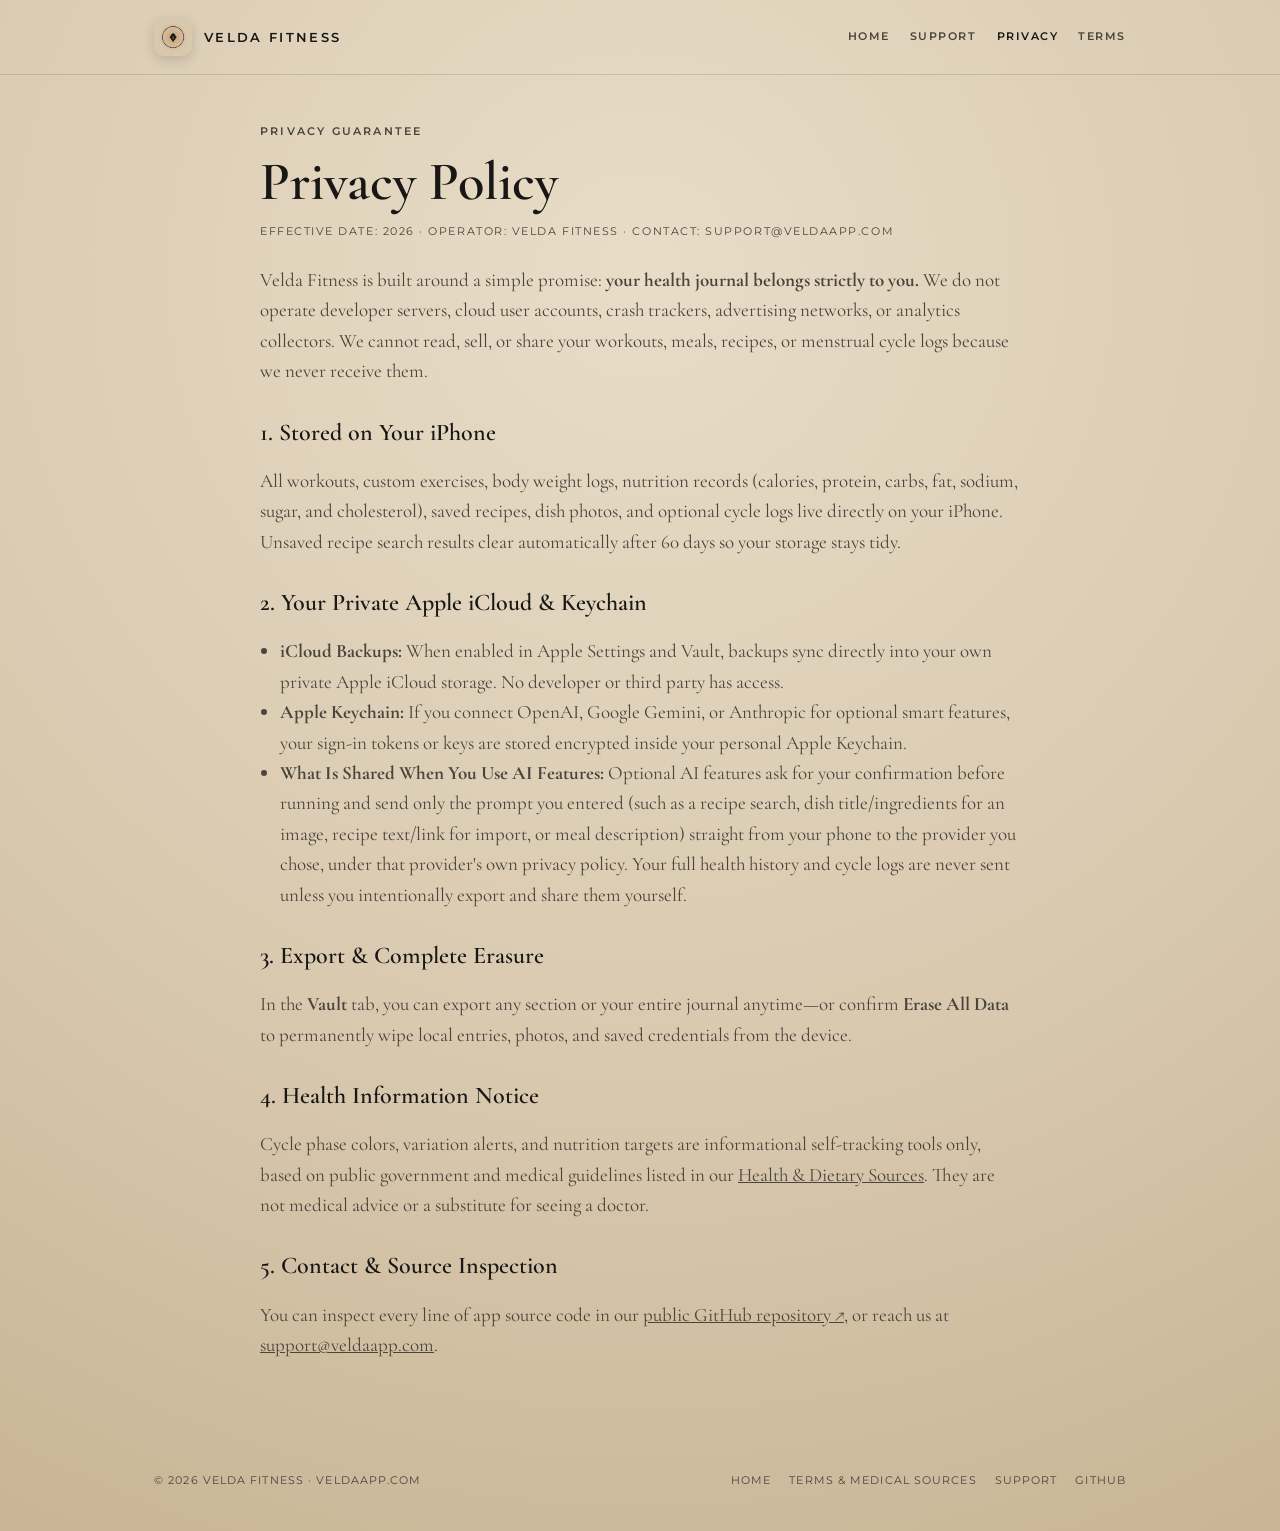
==== website/privacy.html @ bbc048be "Initial public release of Velda Fitness (v1.0 build 3)" ====
<!DOCTYPE html>
<html lang="en">
<head>
  <meta charset="UTF-8" />
  <meta name="viewport" content="width=device-width, initial-scale=1.0" />
  <title>Privacy Policy — Velda Fitness</title>
  <meta name="description" content="How Velda Fitness handles your data—100% stored on your device and your own Apple iCloud, with zero company servers, zero analytics, and zero ads." />
  <link rel="icon" type="image/png" href="assets/velda-icon.png" />
  <link rel="preconnect" href="https://fonts.googleapis.com" />
  <link rel="preconnect" href="https://fonts.gstatic.com" crossorigin />
  <link href="https://fonts.googleapis.com/css2?family=Cormorant+Garamond:ital,wght@0,500;0,600;0,700;1,500&family=Montserrat:wght@500;600&display=swap" rel="stylesheet" />
  <link rel="stylesheet" href="styles.css" />
</head>
<body>
  <header class="site-header">
    <div class="container nav-inner">
      <a class="brand" href="index.html">
        <img src="assets/velda-icon.png" alt="Velda Fitness icon" />
        <span class="brand-name">Velda Fitness</span>
      </a>
      <nav class="nav-links" aria-label="Main navigation">
        <a href="index.html">Home</a>
        <a href="support.html">Support</a>
        <a class="active" href="privacy.html">Privacy</a>
        <a href="terms.html">Terms</a>
      </nav>
    </div>
  </header>

  <main class="container prose">
    <p class="eyebrow">Privacy Guarantee</p>
    <h1>Privacy Policy</h1>
    <p class="meta-line">Effective Date: 2026 · Operator: Velda Fitness · Contact: support@veldaapp.com</p>

    <p>
      Velda Fitness is built around a simple promise: <strong>your health journal belongs strictly to you.</strong>
      We do not operate developer servers, cloud user accounts, crash trackers, advertising networks, or analytics
      collectors. We cannot read, sell, or share your workouts, meals, recipes, or menstrual cycle logs because we
      never receive them.
    </p>

    <h2>1. Stored on Your iPhone</h2>
    <p>
      All workouts, custom exercises, body weight logs, nutrition records (calories, protein, carbs, fat, sodium, sugar,
      and cholesterol), saved recipes, dish photos, and optional cycle logs live directly on your iPhone. Unsaved
      recipe search results clear automatically after 60 days so your storage stays tidy.
    </p>

    <h2>2. Your Private Apple iCloud &amp; Keychain</h2>
    <ul>
      <li><strong>iCloud Backups:</strong> When enabled in Apple Settings and Vault, backups sync directly into your own private Apple iCloud storage. No developer or third party has access.</li>
      <li><strong>Apple Keychain:</strong> If you connect OpenAI, Google Gemini, or Anthropic for optional smart features, your sign-in tokens or keys are stored encrypted inside your personal Apple Keychain.</li>
      <li><strong>What Is Shared When You Use AI Features:</strong> Optional AI features ask for your confirmation before running and send only the prompt you entered (such as a recipe search, dish title/ingredients for an image, recipe text/link for import, or meal description) straight from your phone to the provider you chose, under that provider's own privacy policy. Your full health history and cycle logs are never sent unless you intentionally export and share them yourself.</li>
    </ul>

    <h2>3. Export &amp; Complete Erasure</h2>
    <p>
      In the <strong>Vault</strong> tab, you can export any section or your entire journal anytime—or confirm
      <strong>Erase All Data</strong> to permanently wipe local entries, photos, and saved credentials from the device.
    </p>

    <h2>4. Health Information Notice</h2>
    <p>
      Cycle phase colors, variation alerts, and nutrition targets are informational self-tracking tools only, based on
      public government and medical guidelines listed in our <a href="terms.html#health-sources">Health &amp; Dietary Sources</a>.
      They are not medical advice or a substitute for seeing a doctor.
    </p>

    <h2>5. Contact &amp; Source Inspection</h2>
    <p>
      You can inspect every line of app source code in our
      <a href="https://github.com/Kest0216/velda-fitness" target="_blank" rel="noopener noreferrer">public GitHub repository ↗</a>,
      or reach us at <a href="mailto:support@veldaapp.com">support@veldaapp.com</a>.
    </p>
  </main>

  <footer class="site-footer">
    <div class="container footer-inner">
      <span>© 2026 Velda Fitness · veldaapp.com</span>
      <div class="footer-links">
        <a href="index.html">Home</a>
        <a href="terms.html">Terms &amp; Medical Sources</a>
        <a href="support.html">Support</a>
        <a href="https://github.com/Kest0216/velda-fitness" target="_blank" rel="noopener noreferrer">GitHub</a>
      </div>
    </div>
  </footer>
</body>
</html>
---- website/styles.css ----
:root {
  --parchment-base: #d8c8ae;
  --parchment-light: #e2d4bc;
  --parchment-card: #ebe0cc;
  --ink-primary: #191715;
  --ink-secondary: #4a443d;
  --warm-amber: #bf7030;
  --warm-terracotta: #b25620;
  --verified-sage: #367847;
  --rule-hairline: rgba(25, 23, 21, 0.14);
  --shadow-warm: 0 14px 36px rgba(25, 23, 21, 0.08);
  --font-serif: 'Cormorant Garamond', Baskerville, Georgia, serif;
  --font-sans: 'Montserrat', -apple-system, BlinkMacSystemFont, 'Segoe UI', sans-serif;
}

* {
  box-sizing: border-box;
}

html {
  scroll-behavior: smooth;
}

body {
  margin: 0;
  color: var(--ink-primary);
  background:
    radial-gradient(circle at 50% 18%, rgba(235, 224, 204, 0.85) 0%, rgba(216, 200, 174, 0.96) 58%, #c9b595 100%);
  background-color: var(--parchment-base);
  font-family: var(--font-serif);
  font-size: 19px;
  line-height: 1.6;
  min-height: 100vh;
}

a {
  color: inherit;
}

.container {
  max-width: 1020px;
  margin: 0 auto;
  padding: 0 24px;
}

/* Header */
.site-header {
  border-bottom: 1px solid var(--rule-hairline);
  padding: 18px 0;
}

.nav-inner {
  display: flex;
  align-items: center;
  justify-content: space-between;
  gap: 16px;
  flex-wrap: wrap;
}

.brand {
  display: inline-flex;
  align-items: center;
  gap: 12px;
  text-decoration: none;
}

.brand img {
  width: 38px;
  height: 38px;
  border-radius: 10px;
  box-shadow: 0 4px 12px rgba(25, 23, 21, 0.16);
}

.brand-name {
  font-family: var(--font-sans);
  font-size: 13px;
  font-weight: 600;
  letter-spacing: 0.18em;
  text-transform: uppercase;
}

.nav-links {
  display: flex;
  align-items: center;
  gap: 20px;
  flex-wrap: wrap;
}

.nav-links a {
  font-family: var(--font-sans);
  font-size: 11px;
  font-weight: 600;
  letter-spacing: 0.14em;
  text-transform: uppercase;
  text-decoration: none;
  color: var(--ink-secondary);
  transition: color 0.16s ease;
}

.nav-links a:hover,
.nav-links a.active {
  color: var(--ink-primary);
}

/* Buttons */
.btn {
  display: inline-flex;
  align-items: center;
  justify-content: center;
  gap: 8px;
  padding: 11px 18px;
  border-radius: 10px;
  font-family: var(--font-sans);
  font-size: 11px;
  font-weight: 600;
  letter-spacing: 0.12em;
  text-transform: uppercase;
  text-decoration: none;
  border: 1px solid rgba(25, 23, 21, 0.15);
  transition: transform 0.14s ease, box-shadow 0.14s ease, background 0.14s ease;
}

.btn:hover {
  transform: translateY(-1px);
}

.btn-primary {
  background: linear-gradient(135deg, rgba(178, 86, 32, 0.28), rgba(191, 112, 48, 0.14));
  color: var(--ink-primary);
  border-color: rgba(178, 86, 32, 0.4);
}

.btn-ghost {
  background: rgba(25, 23, 21, 0.04);
  color: var(--ink-primary);
}

/* Hero */
.hero {
  padding: 64px 0 46px;
  border-bottom: 1px solid var(--rule-hairline);
}

.hero-grid {
  display: grid;
  grid-template-columns: 1.35fr 0.65fr;
  gap: 36px;
  align-items: center;
}

.eyebrow {
  font-family: var(--font-sans);
  font-size: 11px;
  font-weight: 600;
  letter-spacing: 0.2em;
  text-transform: uppercase;
  color: var(--ink-secondary);
  margin: 0 0 12px;
}

h1 {
  font-family: var(--font-serif);
  font-size: clamp(2.3rem, 4.4vw, 3.4rem);
  font-weight: 600;
  line-height: 1.1;
  margin: 0 0 16px;
}

h2 {
  font-family: var(--font-serif);
  font-size: clamp(1.65rem, 2.8vw, 2.2rem);
  font-weight: 600;
  line-height: 1.18;
  margin: 0 0 12px;
}

h3 {
  font-family: var(--font-serif);
  font-size: 1.35rem;
  font-weight: 600;
  margin: 0 0 8px;
}

.lead {
  font-size: 1.25rem;
  color: var(--ink-secondary);
  margin: 0 0 26px;
  max-width: 600px;
}

.hero-actions {
  display: flex;
  flex-wrap: wrap;
  gap: 12px;
}

.hero-seal {
  background: var(--parchment-light);
  border: 1px solid rgba(255, 255, 255, 0.55);
  border-radius: 20px;
  padding: 26px;
  box-shadow: var(--shadow-warm);
  text-align: center;
}

.hero-seal img {
  width: 112px;
  height: 112px;
  border-radius: 24px;
  box-shadow: 0 12px 26px rgba(25, 23, 21, 0.2);
  margin-bottom: 14px;
}

.seal-caption {
  font-family: var(--font-sans);
  font-size: 11px;
  letter-spacing: 0.14em;
  text-transform: uppercase;
  color: var(--ink-secondary);
  margin: 0;
}

/* Sections & Cards */
.section {
  padding: 48px 0;
  border-bottom: 1px solid var(--rule-hairline);
}

.cards-grid {
  display: grid;
  grid-template-columns: repeat(auto-fit, minmax(250px, 1fr));
  gap: 18px;
  margin-top: 22px;
}

.card {
  background: rgba(226, 212, 188, 0.65);
  border: 1px solid rgba(255, 255, 255, 0.45);
  border-radius: 16px;
  padding: 22px;
  box-shadow: 0 8px 22px rgba(25, 23, 21, 0.05);
}

.card p {
  margin: 0;
  color: var(--ink-secondary);
  font-size: 1rem;
}

.card-tag {
  display: inline-block;
  font-family: var(--font-sans);
  font-size: 10px;
  font-weight: 600;
  letter-spacing: 0.16em;
  text-transform: uppercase;
  color: var(--warm-terracotta);
  margin-bottom: 8px;
}

/* Open Source & Ownership Banner */
.support-banner {
  background: linear-gradient(145deg, rgba(235, 224, 204, 0.9), rgba(216, 200, 174, 0.85));
  border: 1px solid rgba(178, 86, 32, 0.28);
  border-radius: 18px;
  padding: 28px;
  display: flex;
  flex-wrap: wrap;
  align-items: center;
  justify-content: space-between;
  gap: 20px;
  box-shadow: var(--shadow-warm);
}

.support-banner p {
  margin: 0;
  color: var(--ink-secondary);
  max-width: 620px;
}

/* Legal & Support Prose */
.prose {
  max-width: 760px;
  padding: 48px 0 64px;
}

.prose h1 {
  margin-bottom: 8px;
}

.prose h2 {
  margin-top: 32px;
  font-size: 1.5rem;
}

.prose p,
.prose li {
  color: var(--ink-secondary);
}

.prose ul {
  padding-left: 20px;
}

.meta-line {
  font-family: var(--font-sans);
  font-size: 11px;
  letter-spacing: 0.14em;
  text-transform: uppercase;
  color: var(--ink-secondary);
  margin-bottom: 24px;
}

.disclaimer-box {
  background: rgba(178, 86, 32, 0.1);
  border: 1px solid rgba(178, 86, 32, 0.35);
  border-radius: 14px;
  padding: 18px 20px;
  margin: 18px 0 24px;
  color: var(--ink-primary);
}

.disclaimer-box strong {
  font-family: var(--font-sans);
  font-size: 11px;
  letter-spacing: 0.14em;
  text-transform: uppercase;
  color: var(--warm-terracotta);
  display: block;
  margin-bottom: 6px;
}

.sources-list {
  list-style: none;
  padding-left: 0 !important;
  display: grid;
  gap: 14px;
}

.sources-list li {
  background: rgba(226, 212, 188, 0.65);
  border: 1px solid rgba(255, 255, 255, 0.45);
  border-radius: 14px;
  padding: 16px 18px;
}

.sources-list a {
  font-weight: 600;
  color: var(--ink-primary);
}

/* Footer */
.site-footer {
  padding: 28px 0 42px;
}

.footer-inner {
  display: flex;
  flex-wrap: wrap;
  justify-content: space-between;
  align-items: center;
  gap: 14px;
  font-family: var(--font-sans);
  font-size: 11px;
  letter-spacing: 0.1em;
  text-transform: uppercase;
  color: var(--ink-secondary);
}

.footer-links {
  display: flex;
  flex-wrap: wrap;
  gap: 18px;
}

.footer-links a {
  text-decoration: none;
}

.footer-links a:hover {
  color: var(--ink-primary);
  text-decoration: underline;
}

@media (max-width: 760px) {
  .hero-grid {
    grid-template-columns: 1fr;
  }
  .hero {
    padding: 40px 0 32px;
  }
}
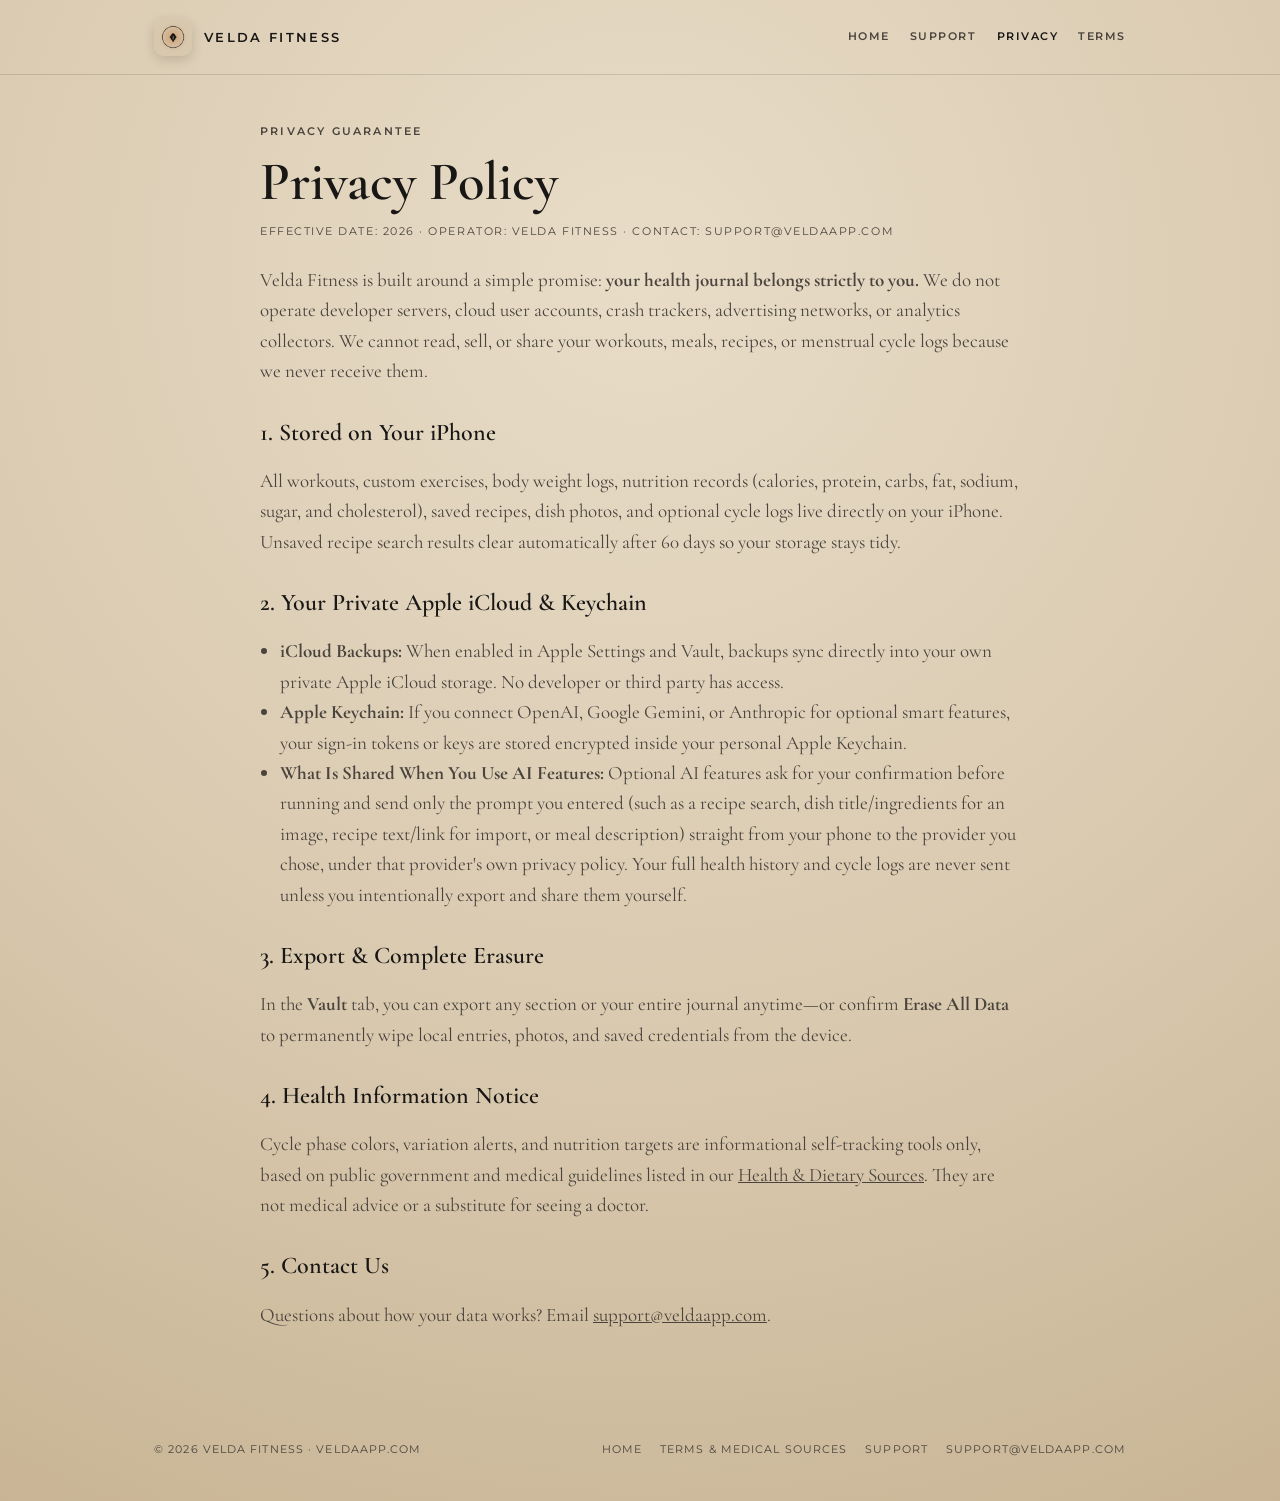
==== commit 4b4b5dab: "Remove public GitHub links from website; keep link in-app only" ====
--- a/website/privacy.html
+++ b/website/privacy.html
@@ -66,11 +66,9 @@
       They are not medical advice or a substitute for seeing a doctor.
     </p>
 
-    <h2>5. Contact &amp; Source Inspection</h2>
+    <h2>5. Contact Us</h2>
     <p>
-      You can inspect every line of app source code in our
-      <a href="https://github.com/Kest0216/velda-fitness" target="_blank" rel="noopener noreferrer">public GitHub repository ↗</a>,
-      or reach us at <a href="mailto:support@veldaapp.com">support@veldaapp.com</a>.
+      Questions about how your data works? Email <a href="mailto:support@veldaapp.com">support@veldaapp.com</a>.
     </p>
   </main>
 
@@ -81,7 +79,7 @@
         <a href="index.html">Home</a>
         <a href="terms.html">Terms &amp; Medical Sources</a>
         <a href="support.html">Support</a>
-        <a href="https://github.com/Kest0216/velda-fitness" target="_blank" rel="noopener noreferrer">GitHub</a>
+        <a href="mailto:support@veldaapp.com">support@veldaapp.com</a>
       </div>
     </div>
   </footer>
--- a/website/styles.css
+++ b/website/styles.css
@@ -258,7 +258,7 @@
   margin-bottom: 8px;
 }
 
-/* Open Source & Ownership Banner */
+/* Pricing & Ownership Banner */
 .support-banner {
   background: linear-gradient(145deg, rgba(235, 224, 204, 0.9), rgba(216, 200, 174, 0.85));
   border: 1px solid rgba(178, 86, 32, 0.28);
